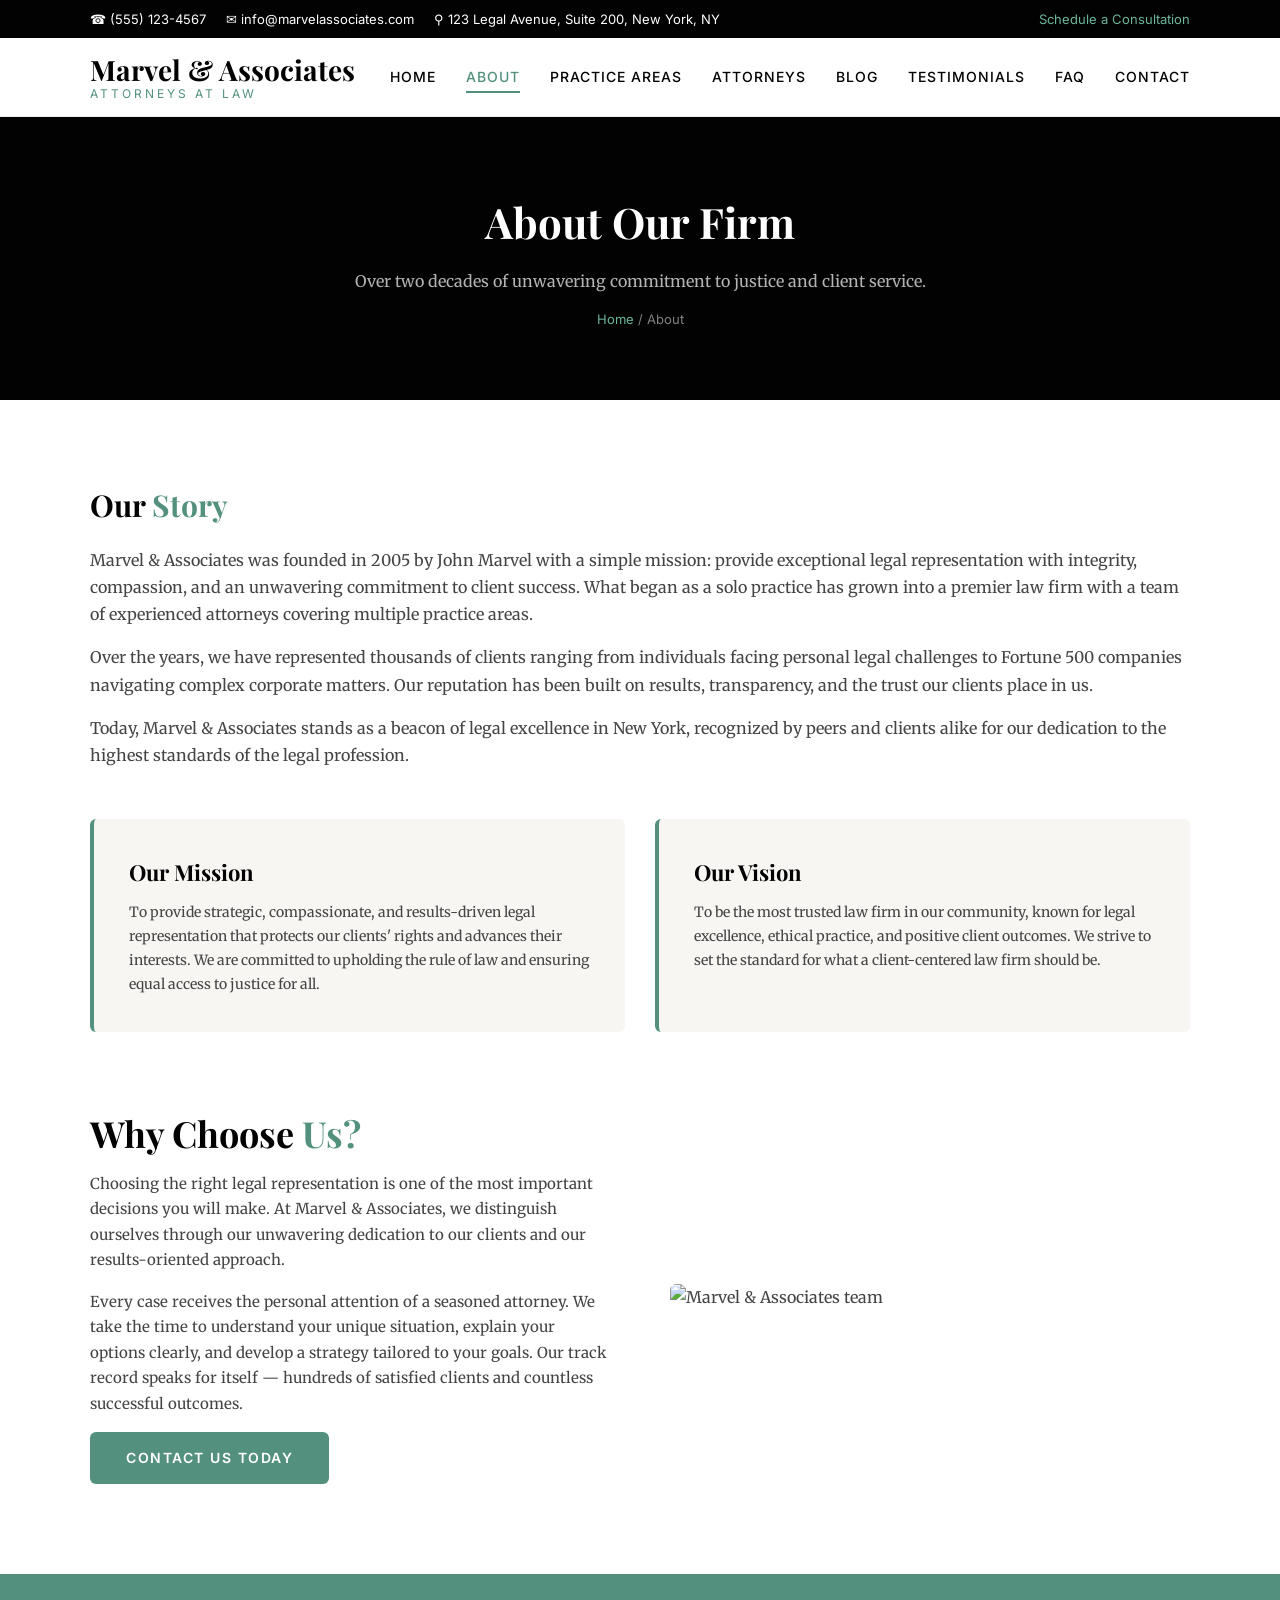
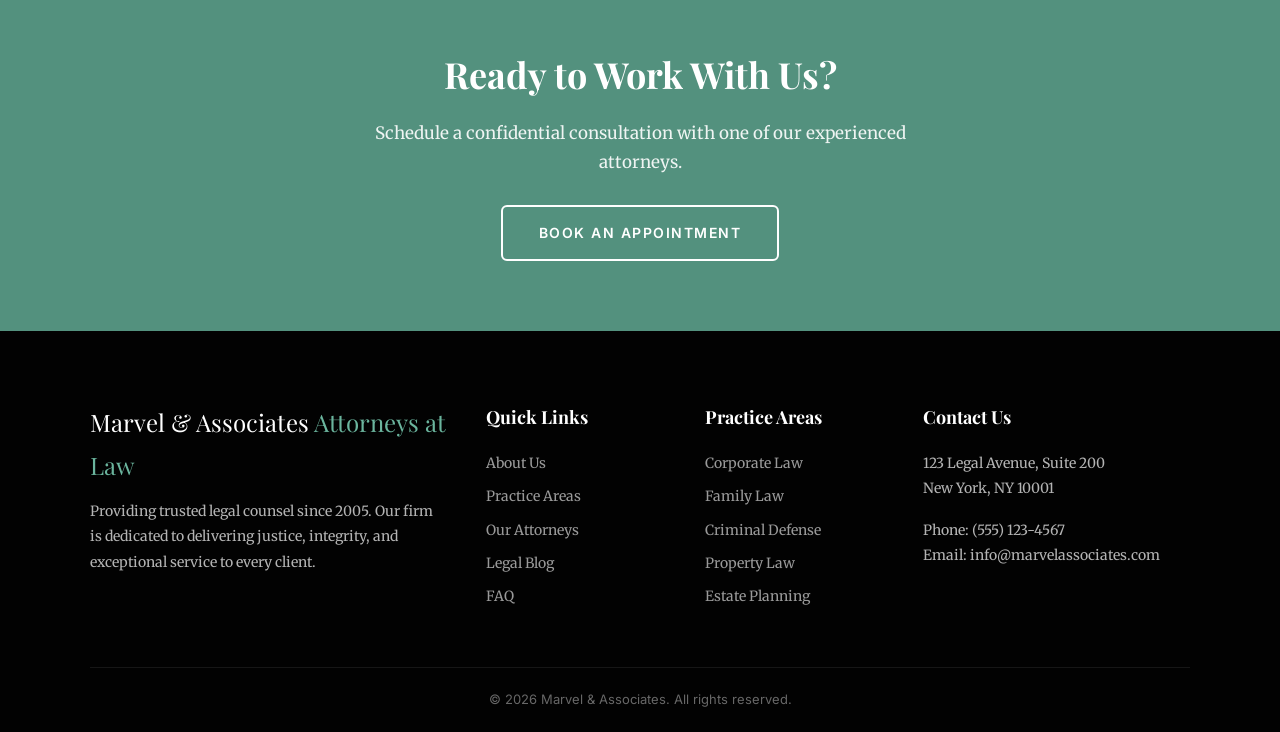
==== about.html @ 3685f433 "Moved all files out of law firm folder" ====
<!DOCTYPE html>
<html lang="en">
<head>
  <meta charset="UTF-8">
  <meta name="viewport" content="width=device-width, initial-scale=1.0">
  <meta name="description" content="Learn about Marvel &amp; Associates — our history, mission, values, and the team behind our trusted legal practice.">
  <title>About Us — Marvel &amp; Associates</title>
  <link rel="preconnect" href="https://fonts.googleapis.com">
  <link rel="preconnect" href="https://fonts.gstatic.com" crossorigin>
  <link href="https://fonts.googleapis.com/css2?family=Playfair+Display:wght@400;600;700&family=Merriweather:ital,wght@0,300;0,400;0,700;1,400&family=Inter:wght@400;500;600;700&display=swap" rel="stylesheet">
  <link rel="stylesheet" href="css/style.css">
</head>
<body>

  <div class="top-bar">
    <div class="container">
      <div class="top-bar-info">
        <span>&#9742; (555) 123-4567</span>
        <span>&#9993; info@marvelassociates.com</span>
        <span>&#9906; 123 Legal Avenue, Suite 200, New York, NY</span>
      </div>
      <a href="booking.html">Schedule a Consultation</a>
    </div>
  </div>

  <header class="header">
    <div class="container">
      <a href="index.html" class="logo">
        Marvel &amp; Associates
        <span>Attorneys at Law</span>
      </a>
      <button class="hamburger" aria-label="Toggle navigation">
        <span></span>
        <span></span>
        <span></span>
      </button>
      <nav class="nav">
        <a href="index.html">Home</a>
        <a href="about.html" class="active">About</a>
        <a href="practice-areas.html">Practice Areas</a>
        <a href="attorneys.html">Attorneys</a>
        <a href="blog.html">Blog</a>
        <a href="testimonials.html">Testimonials</a>
        <a href="faq.html">FAQ</a>
        <a href="contact.html">Contact</a>
      </nav>
    </div>
  </header>

  <section class="page-banner">
    <div class="container">
      <h1>About Our Firm</h1>
      <p>Over two decades of unwavering commitment to justice and client service.</p>
      <div class="breadcrumb">
        <a href="index.html">Home</a> / About
      </div>
    </div>
  </section>

  <section class="about-page-section">
    <div class="container">
      <div class="about-page-content">
        <h2>Our <span>Story</span></h2>
        <p>Marvel &amp; Associates was founded in 2005 by John Marvel with a simple mission: provide exceptional legal representation with integrity, compassion, and an unwavering commitment to client success. What began as a solo practice has grown into a premier law firm with a team of experienced attorneys covering multiple practice areas.</p>
        <p>Over the years, we have represented thousands of clients ranging from individuals facing personal legal challenges to Fortune 500 companies navigating complex corporate matters. Our reputation has been built on results, transparency, and the trust our clients place in us.</p>
        <p>Today, Marvel &amp; Associates stands as a beacon of legal excellence in New York, recognized by peers and clients alike for our dedication to the highest standards of the legal profession.</p>
      </div>

      <div class="mission-vision">
        <div class="mission-box">
          <h3>Our Mission</h3>
          <p>To provide strategic, compassionate, and results-driven legal representation that protects our clients' rights and advances their interests. We are committed to upholding the rule of law and ensuring equal access to justice for all.</p>
        </div>
        <div class="vision-box">
          <h3>Our Vision</h3>
          <p>To be the most trusted law firm in our community, known for legal excellence, ethical practice, and positive client outcomes. We strive to set the standard for what a client-centered law firm should be.</p>
        </div>
      </div>
    </div>
  </section>

  <section class="about-section" style="padding-top: 0;">
    <div class="container">
      <div class="about-grid">
        <div class="about-text">
          <h2>Why Choose <span>Us?</span></h2>
          <p>Choosing the right legal representation is one of the most important decisions you will make. At Marvel &amp; Associates, we distinguish ourselves through our unwavering dedication to our clients and our results-oriented approach.</p>
          <p>Every case receives the personal attention of a seasoned attorney. We take the time to understand your unique situation, explain your options clearly, and develop a strategy tailored to your goals. Our track record speaks for itself — hundreds of satisfied clients and countless successful outcomes.</p>
          <a href="contact.html" class="btn btn-primary">Contact Us Today</a>
        </div>
        <img src="images/about-team.jpg" alt="Marvel &amp; Associates team" style="width:100%;border-radius:6px;">
      </div>
    </div>
  </section>

  <section class="cta-section">
    <div class="container">
      <h2>Ready to Work With Us?</h2>
      <p>Schedule a confidential consultation with one of our experienced attorneys.</p>
      <a href="booking.html" class="btn btn-outline-light">Book an Appointment</a>
    </div>
  </section>

  <footer class="footer">
    <div class="container">
      <div class="footer-grid">
        <div class="footer-col">
          <div class="footer-logo">
            Marvel &amp; Associates
            <span>Attorneys at Law</span>
          </div>
          <p>Providing trusted legal counsel since 2005. Our firm is dedicated to delivering justice, integrity, and exceptional service to every client.</p>
        </div>
        <div class="footer-col">
          <h4>Quick Links</h4>
          <ul>
            <li><a href="about.html">About Us</a></li>
            <li><a href="practice-areas.html">Practice Areas</a></li>
            <li><a href="attorneys.html">Our Attorneys</a></li>
            <li><a href="blog.html">Legal Blog</a></li>
            <li><a href="faq.html">FAQ</a></li>
          </ul>
        </div>
        <div class="footer-col">
          <h4>Practice Areas</h4>
          <ul>
            <li><a href="practice-areas.html">Corporate Law</a></li>
            <li><a href="practice-areas.html">Family Law</a></li>
            <li><a href="practice-areas.html">Criminal Defense</a></li>
            <li><a href="practice-areas.html">Property Law</a></li>
            <li><a href="practice-areas.html">Estate Planning</a></li>
          </ul>
        </div>
        <div class="footer-col">
          <h4>Contact Us</h4>
          <p>123 Legal Avenue, Suite 200<br>New York, NY 10001</p>
          <p>Phone: (555) 123-4567<br>Email: info@marvelassociates.com</p>
        </div>
      </div>
      <div class="footer-bottom">
        &copy; 2026 Marvel &amp; Associates. All rights reserved.
      </div>
    </div>
  </footer>

  <script src="js/main.js"></script>
</body>
</html>
---- css/style.css ----
*,
*::before,
*::after {
  margin: 0;
  padding: 0;
  box-sizing: border-box;
}

:root {
  --primary: #020202;
  --accent: #53917E;
  --accent-light: #6BB59E;
  --accent-dark: #3D735F;
  --bg-cream: #F8F6F3;
  --bg-light: #ffffff;
  --bg-section: #f4f4f4;
  --text-dark: #020202;
  --text-body: #444444;
  --text-light: #777777;
  --white: #ffffff;
  --shadow: 0 2px 20px rgba(0, 0, 0, 0.08);
  --shadow-hover: 0 8px 30px rgba(0, 0, 0, 0.15);
  --transition: all 0.3s ease;
  --radius: 6px;
  --font-heading: 'Playfair Display', Georgia, serif;
  --font-body: 'Merriweather', Georgia, serif;
  --font-sans: 'Inter', -apple-system, BlinkMacSystemFont, 'Segoe UI', sans-serif;
  --max-width: 1140px;
}

html {
  scroll-behavior: smooth;
}

body {
  font-family: var(--font-body);
  font-size: 16px;
  line-height: 1.7;
  color: var(--text-body);
  background: var(--white);
  -webkit-font-smoothing: antialiased;
}

img {
  max-width: 100%;
  height: auto;
  display: block;
}

a {
  color: var(--accent);
  text-decoration: none;
  transition: var(--transition);
}

a:hover {
  color: var(--accent-dark);
}

ul {
  list-style: none;
}

.container {
  width: 100%;
  max-width: var(--max-width);
  margin: 0 auto;
  padding: 0 20px;
}

/* ===== Buttons ===== */
.btn {
  display: inline-block;
  padding: 14px 36px;
  font-family: var(--font-sans);
  font-size: 14px;
  font-weight: 600;
  text-transform: uppercase;
  letter-spacing: 1.5px;
  border: none;
  border-radius: var(--radius);
  cursor: pointer;
  transition: var(--transition);
  text-decoration: none;
}

.btn-primary {
  background: var(--accent);
  color: var(--white);
}

.btn-primary:hover {
  background: var(--accent-dark);
  color: var(--white);
  transform: translateY(-2px);
  box-shadow: var(--shadow-hover);
}

.btn-outline {
  background: transparent;
  color: var(--accent);
  border: 2px solid var(--accent);
}

.btn-outline:hover {
  background: var(--accent);
  color: var(--white);
  transform: translateY(-2px);
}

.btn-outline-light {
  background: transparent;
  color: var(--white);
  border: 2px solid var(--white);
}

.btn-outline-light:hover {
  background: var(--white);
  color: var(--primary);
  transform: translateY(-2px);
}

/* ===== Section Titles ===== */
.section-header {
  text-align: center;
  margin-bottom: 60px;
}

.section-header h2 {
  font-family: var(--font-heading);
  font-size: 38px;
  color: var(--primary);
  margin-bottom: 12px;
  line-height: 1.2;
}

.section-header p {
  font-size: 17px;
  color: var(--text-light);
  max-width: 600px;
  margin: 0 auto;
}

.section-divider {
  width: 50px;
  height: 3px;
  background: var(--accent);
  margin: 16px auto 20px;
}

/* ===== Top Bar ===== */
.top-bar {
  background: var(--primary);
  color: var(--white);
  font-size: 13px;
  padding: 8px 0;
  font-family: var(--font-sans);
}

.top-bar .container {
  display: flex;
  justify-content: space-between;
  align-items: center;
  flex-wrap: wrap;
  gap: 8px;
}

.top-bar a {
  color: var(--accent-light);
}

.top-bar a:hover {
  color: var(--white);
}

.top-bar-info {
  display: flex;
  gap: 20px;
  align-items: center;
}

.top-bar-info span {
  display: flex;
  align-items: center;
  gap: 6px;
}

/* ===== Header / Nav ===== */
.header {
  background: var(--white);
  border-bottom: 1px solid #eee;
  position: sticky;
  top: 0;
  z-index: 1000;
}

.header .container {
  display: flex;
  justify-content: space-between;
  align-items: center;
  padding-top: 15px;
  padding-bottom: 15px;
}

.logo {
  font-family: var(--font-heading);
  font-size: 28px;
  font-weight: 700;
  color: var(--primary);
  text-decoration: none;
  line-height: 1.2;
}

.logo span {
  color: var(--accent);
  display: block;
  font-size: 12px;
  font-family: var(--font-sans);
  text-transform: uppercase;
  letter-spacing: 3px;
  font-weight: 400;
}

.logo:hover {
  color: var(--primary);
}

.nav {
  display: flex;
  align-items: center;
  gap: 30px;
}

.nav a {
  font-family: var(--font-sans);
  font-size: 14px;
  font-weight: 500;
  color: var(--text-dark);
  text-transform: uppercase;
  letter-spacing: 1px;
  position: relative;
}

.nav a::after {
  content: '';
  position: absolute;
  bottom: -4px;
  left: 0;
  width: 0;
  height: 2px;
  background: var(--accent);
  transition: var(--transition);
}

.nav a:hover::after,
.nav a.active::after {
  width: 100%;
}

.nav a:hover {
  color: var(--accent);
}

.nav a.active {
  color: var(--accent);
}

.hamburger {
  display: none;
  flex-direction: column;
  gap: 5px;
  cursor: pointer;
  background: none;
  border: none;
  padding: 5px;
}

.hamburger span {
  width: 26px;
  height: 2px;
  background: var(--primary);
  transition: var(--transition);
}

/* ===== Hero ===== */
.hero {
  background: var(--primary);
  color: var(--white);
  padding: 100px 0 80px;
  position: relative;
  overflow: hidden;
}

.hero::before {
  content: '';
  position: absolute;
  top: -50%;
  right: -30%;
  width: 600px;
  height: 600px;
  border-radius: 50%;
  background: rgba(83, 145, 126, 0.08);
}

.hero::after {
  content: '';
  position: absolute;
  bottom: -30%;
  left: -20%;
  width: 400px;
  height: 400px;
  border-radius: 50%;
  background: rgba(83, 145, 126, 0.05);
}

.hero .container {
  position: relative;
  z-index: 1;
  display: grid;
  grid-template-columns: 1fr 1fr;
  gap: 60px;
  align-items: center;
}

.hero-content h1 {
  font-family: var(--font-heading);
  font-size: 46px;
  line-height: 1.2;
  margin-bottom: 20px;
}

.hero-content h1 span {
  color: var(--accent-light);
}

.hero-content p {
  font-size: 17px;
  line-height: 1.8;
  margin-bottom: 30px;
  color: rgba(255, 255, 255, 0.8);
}

.hero-buttons {
  display: flex;
  gap: 16px;
  flex-wrap: wrap;
}

.hero-image {
  display: flex;
  justify-content: center;
  align-items: center;
}

.hero-image-placeholder {
  width: 100%;
  aspect-ratio: 4/3;
  background: rgba(83, 145, 126, 0.15);
  border-radius: var(--radius);
  display: flex;
  align-items: center;
  justify-content: center;
  font-family: var(--font-sans);
  font-size: 14px;
  color: rgba(255, 255, 255, 0.4);
  text-transform: uppercase;
  letter-spacing: 2px;
  border: 1px dashed rgba(255, 255, 255, 0.15);
}

/* ===== Practice Areas (Home) ===== */
.practice-areas {
  padding: 90px 0;
  background: var(--bg-cream);
}

.practice-grid {
  display: grid;
  grid-template-columns: repeat(3, 1fr);
  gap: 30px;
}

.practice-card {
  background: var(--white);
  padding: 40px 30px;
  border-radius: var(--radius);
  box-shadow: var(--shadow);
  transition: var(--transition);
  text-align: center;
  border-bottom: 3px solid transparent;
}

.practice-card:hover {
  transform: translateY(-6px);
  box-shadow: var(--shadow-hover);
  border-bottom-color: var(--accent);
}

.practice-card .icon {
  font-size: 42px;
  margin-bottom: 18px;
  display: block;
}

.practice-card h3 {
  font-family: var(--font-heading);
  font-size: 20px;
  color: var(--primary);
  margin-bottom: 10px;
}

.practice-card p {
  font-size: 14px;
  color: var(--text-light);
  line-height: 1.7;
}

/* ===== About Section ===== */
.about-section {
  padding: 90px 0;
}

.about-grid {
  display: grid;
  grid-template-columns: 1fr 1fr;
  gap: 60px;
  align-items: center;
}

.about-image-placeholder {
  width: 100%;
  aspect-ratio: 4/3;
  background: var(--bg-section);
  border-radius: var(--radius);
  display: flex;
  align-items: center;
  justify-content: center;
  font-family: var(--font-sans);
  font-size: 14px;
  color: var(--text-light);
  text-transform: uppercase;
  letter-spacing: 2px;
  border: 1px dashed #ddd;
}

.about-text h2 {
  font-family: var(--font-heading);
  font-size: 36px;
  color: var(--primary);
  margin-bottom: 16px;
  line-height: 1.2;
}

.about-text h2 span {
  color: var(--accent);
}

.about-text p {
  margin-bottom: 16px;
  font-size: 15px;
}

.about-stats {
  display: grid;
  grid-template-columns: repeat(3, 1fr);
  gap: 20px;
  margin-top: 35px;
}

.stat-item {
  text-align: center;
}

.stat-item h3 {
  font-family: var(--font-heading);
  font-size: 36px;
  color: var(--accent);
}

.stat-item p {
  font-size: 13px;
  color: var(--text-light);
  text-transform: uppercase;
  letter-spacing: 1px;
  font-family: var(--font-sans);
  margin-bottom: 0;
}

/* ===== CTA Section ===== */
.cta-section {
  background: var(--accent);
  color: var(--white);
  padding: 70px 0;
  text-align: center;
}

.cta-section h2 {
  font-family: var(--font-heading);
  font-size: 36px;
  margin-bottom: 14px;
}

.cta-section p {
  font-size: 17px;
  opacity: 0.9;
  margin-bottom: 28px;
  max-width: 600px;
  margin-left: auto;
  margin-right: auto;
}

/* ===== Testimonials ===== */
.testimonials {
  padding: 90px 0;
  background: var(--bg-cream);
}

.testimonial-slider {
  max-width: 750px;
  margin: 0 auto;
  position: relative;
}

.testimonial-card {
  background: var(--white);
  padding: 40px;
  border-radius: var(--radius);
  box-shadow: var(--shadow);
  text-align: center;
  display: none;
}

.testimonial-card.active {
  display: block;
  animation: fadeIn 0.5s ease;
}

@keyframes fadeIn {
  from { opacity: 0; transform: translateY(10px); }
  to { opacity: 1; transform: translateY(0); }
}

.testimonial-card .quote {
  font-size: 32px;
  color: var(--accent);
  margin-bottom: 16px;
  font-family: var(--font-heading);
  line-height: 1;
}

.testimonial-card p {
  font-size: 16px;
  font-style: italic;
  color: var(--text-body);
  line-height: 1.8;
  margin-bottom: 20px;
}

.testimonial-card .client-name {
  font-family: var(--font-sans);
  font-weight: 600;
  font-size: 15px;
  color: var(--primary);
  font-style: normal;
}

.testimonial-card .client-title {
  font-size: 13px;
  color: var(--text-light);
  font-style: normal;
}

.slider-controls {
  display: flex;
  justify-content: center;
  gap: 12px;
  margin-top: 30px;
}

.slider-dot {
  width: 12px;
  height: 12px;
  border-radius: 50%;
  background: #ddd;
  border: none;
  cursor: pointer;
  transition: var(--transition);
}

.slider-dot.active {
  background: var(--accent);
}

/* ===== Blog Preview ===== */
.blog-section {
  padding: 90px 0;
}

.blog-grid {
  display: grid;
  grid-template-columns: repeat(3, 1fr);
  gap: 30px;
}

.blog-card {
  background: var(--white);
  border-radius: var(--radius);
  box-shadow: var(--shadow);
  overflow: hidden;
  transition: var(--transition);
  border: 1px solid #eee;
}

.blog-card:hover {
  transform: translateY(-4px);
  box-shadow: var(--shadow-hover);
}

.blog-card-image {
  height: 200px;
  background: var(--bg-section);
  display: flex;
  align-items: center;
  justify-content: center;
  font-family: var(--font-sans);
  font-size: 12px;
  color: var(--text-light);
  text-transform: uppercase;
  letter-spacing: 1px;
}

.blog-card-body {
  padding: 25px;
}

.blog-card-body .date {
  font-family: var(--font-sans);
  font-size: 12px;
  color: var(--accent);
  text-transform: uppercase;
  letter-spacing: 1px;
  margin-bottom: 8px;
}

.blog-card-body h3 {
  font-family: var(--font-heading);
  font-size: 19px;
  color: var(--primary);
  margin-bottom: 10px;
  line-height: 1.3;
}

.blog-card-body p {
  font-size: 14px;
  color: var(--text-light);
  margin-bottom: 16px;
}

.blog-card-body .read-more {
  font-family: var(--font-sans);
  font-size: 13px;
  font-weight: 600;
  color: var(--accent);
  text-transform: uppercase;
  letter-spacing: 1px;
}

.blog-card-body .read-more:hover {
  color: var(--accent-dark);
}

/* ===== Footer ===== */
.footer {
  background: var(--primary);
  color: rgba(255, 255, 255, 0.7);
  padding: 70px 0 0;
  font-size: 14px;
  line-height: 1.8;
}

.footer-grid {
  display: grid;
  grid-template-columns: 2fr 1fr 1fr 1.5fr;
  gap: 40px;
  padding-bottom: 50px;
  border-bottom: 1px solid rgba(255, 255, 255, 0.08);
}

.footer-col h4 {
  font-family: var(--font-heading);
  color: var(--white);
  font-size: 18px;
  margin-bottom: 18px;
}

.footer-col p {
  margin-bottom: 16px;
}

.footer-col ul li {
  margin-bottom: 8px;
}

.footer-col ul li a {
  color: rgba(255, 255, 255, 0.6);
}

.footer-col ul li a:hover {
  color: var(--accent-light);
}

.footer-logo {
  font-family: var(--font-heading);
  font-size: 24px;
  color: var(--white);
  margin-bottom: 12px;
}

.footer-logo span {
  color: var(--accent-light);
}

.footer-bottom {
  padding: 20px 0;
  text-align: center;
  font-size: 13px;
  font-family: var(--font-sans);
  color: rgba(255, 255, 255, 0.4);
}

/* ===== Page Banner ===== */
.page-banner {
  background: var(--primary);
  color: var(--white);
  padding: 70px 0;
  text-align: center;
}

.page-banner h1 {
  font-family: var(--font-heading);
  font-size: 42px;
  margin-bottom: 10px;
}

.page-banner p {
  font-size: 16px;
  color: rgba(255, 255, 255, 0.7);
}

.breadcrumb {
  font-family: var(--font-sans);
  font-size: 13px;
  color: rgba(255, 255, 255, 0.5);
  margin-top: 12px;
}

.breadcrumb a {
  color: var(--accent-light);
}

/* ===== Attorneys Page ===== */
.attorneys-grid {
  display: grid;
  grid-template-columns: repeat(3, 1fr);
  gap: 30px;
  padding: 80px 0;
}

.attorney-card {
  background: var(--white);
  border-radius: var(--radius);
  box-shadow: var(--shadow);
  padding: 35px 25px;
  text-align: center;
  transition: var(--transition);
  border: 1px solid #eee;
}

.attorney-card:hover {
  transform: translateY(-4px);
  box-shadow: var(--shadow-hover);
}

.attorney-card .photo {
  width: 120px;
  height: 120px;
  border-radius: 50%;
  background: var(--bg-section);
  margin: 0 auto 18px;
  display: flex;
  align-items: center;
  justify-content: center;
  font-family: var(--font-sans);
  font-size: 11px;
  color: var(--text-light);
  text-transform: uppercase;
  letter-spacing: 1px;
}

.attorney-card h3 {
  font-family: var(--font-heading);
  font-size: 20px;
  color: var(--primary);
  margin-bottom: 4px;
}

.attorney-card .role {
  font-family: var(--font-sans);
  font-size: 13px;
  color: var(--accent);
  text-transform: uppercase;
  letter-spacing: 1px;
  margin-bottom: 12px;
}

.attorney-card p {
  font-size: 14px;
  color: var(--text-light);
  line-height: 1.7;
}

/* ===== FAQ Page ===== */
.faq-section {
  padding: 80px 0;
  max-width: 800px;
  margin: 0 auto;
}

.faq-item {
  border-bottom: 1px solid #eee;
  padding: 20px 0;
}

.faq-question {
  display: flex;
  justify-content: space-between;
  align-items: center;
  cursor: pointer;
  width: 100%;
  background: none;
  border: none;
  text-align: left;
  font-family: var(--font-body);
  font-size: 17px;
  font-weight: 600;
  color: var(--primary);
  padding: 0;
}

.faq-question::after {
  content: '+';
  font-size: 22px;
  color: var(--accent);
  transition: var(--transition);
  flex-shrink: 0;
  margin-left: 16px;
}

.faq-item.open .faq-question::after {
  content: '−';
}

.faq-answer {
  max-height: 0;
  overflow: hidden;
  transition: max-height 0.3s ease, padding 0.3s ease;
  padding: 0;
}

.faq-item.open .faq-answer {
  max-height: 300px;
  padding-top: 14px;
}

.faq-answer p {
  font-size: 15px;
  color: var(--text-body);
  line-height: 1.8;
}

/* ===== Contact Page ===== */
.contact-section {
  padding: 80px 0;
}

.contact-grid {
  display: grid;
  grid-template-columns: 1fr 1fr;
  gap: 50px;
}

.contact-info h3 {
  font-family: var(--font-heading);
  font-size: 28px;
  color: var(--primary);
  margin-bottom: 20px;
}

.contact-info p {
  margin-bottom: 25px;
  font-size: 15px;
}

.contact-detail {
  display: flex;
  gap: 14px;
  margin-bottom: 18px;
  align-items: flex-start;
}

.contact-detail .icon {
  font-size: 20px;
  color: var(--accent);
  flex-shrink: 0;
  margin-top: 2px;
}

.contact-detail h4 {
  font-family: var(--font-sans);
  font-size: 14px;
  font-weight: 600;
  color: var(--primary);
  margin-bottom: 2px;
}

.contact-detail p {
  font-size: 14px;
  margin-bottom: 0;
  color: var(--text-body);
}

.contact-form .form-group {
  margin-bottom: 20px;
}

.contact-form label {
  display: block;
  font-family: var(--font-sans);
  font-size: 13px;
  font-weight: 600;
  color: var(--primary);
  margin-bottom: 6px;
  text-transform: uppercase;
  letter-spacing: 0.5px;
}

.contact-form input,
.contact-form select,
.contact-form textarea {
  width: 100%;
  padding: 14px 16px;
  border: 1px solid #ddd;
  border-radius: var(--radius);
  font-family: var(--font-body);
  font-size: 15px;
  color: var(--text-body);
  transition: var(--transition);
  background: var(--white);
}

.contact-form input:focus,
.contact-form select:focus,
.contact-form textarea:focus {
  outline: none;
  border-color: var(--accent);
  box-shadow: 0 0 0 3px rgba(83, 145, 126, 0.12);
}

.contact-form textarea {
  resize: vertical;
  min-height: 130px;
}

/* ===== Booking Page ===== */
.booking-section {
  padding: 80px 0;
  max-width: 700px;
  margin: 0 auto;
}

.booking-section .section-header {
  margin-bottom: 40px;
}

/* ===== Blog Post Page ===== */
.blog-post-section {
  padding: 60px 0;
}

.blog-post-section .container {
  max-width: 800px;
}

.blog-post-meta {
  font-family: var(--font-sans);
  font-size: 13px;
  color: var(--text-light);
  margin-bottom: 20px;
  display: flex;
  gap: 20px;
}

.blog-post-meta span {
  display: flex;
  align-items: center;
  gap: 4px;
}

.blog-post-meta .category {
  color: var(--accent);
  text-transform: uppercase;
  letter-spacing: 1px;
  font-weight: 600;
}

.blog-post-section h1 {
  font-family: var(--font-heading);
  font-size: 34px;
  color: var(--primary);
  line-height: 1.2;
  margin-bottom: 30px;
}

.blog-post-section .featured-image {
  width: 100%;
  height: 350px;
  background: var(--bg-section);
  border-radius: var(--radius);
  display: flex;
  align-items: center;
  justify-content: center;
  font-family: var(--font-sans);
  font-size: 13px;
  color: var(--text-light);
  text-transform: uppercase;
  letter-spacing: 1px;
  margin-bottom: 30px;
}

.blog-post-section .post-content h2 {
  font-family: var(--font-heading);
  font-size: 24px;
  color: var(--primary);
  margin: 30px 0 14px;
}

.blog-post-section .post-content h3 {
  font-family: var(--font-heading);
  font-size: 20px;
  color: var(--primary);
  margin: 24px 0 10px;
}

.blog-post-section .post-content p {
  margin-bottom: 16px;
  font-size: 16px;
}

.blog-post-section .post-content ul,
.blog-post-section .post-content ol {
  margin-bottom: 16px;
  padding-left: 24px;
}

.blog-post-section .post-content li {
  margin-bottom: 8px;
  font-size: 16px;
}

/* ===== Practice Areas Page ===== */
.practice-page-section {
  padding: 80px 0;
}

.practice-page-grid {
  display: grid;
  grid-template-columns: repeat(2, 1fr);
  gap: 30px;
}

.practice-page-card {
  background: var(--white);
  border: 1px solid #eee;
  border-radius: var(--radius);
  padding: 35px 30px;
  transition: var(--transition);
  box-shadow: var(--shadow);
  border-left: 4px solid var(--accent);
}

.practice-page-card:hover {
  transform: translateY(-4px);
  box-shadow: var(--shadow-hover);
}

.practice-page-card h3 {
  font-family: var(--font-heading);
  font-size: 20px;
  color: var(--primary);
  margin-bottom: 10px;
}

.practice-page-card p {
  font-size: 14px;
  color: var(--text-light);
  line-height: 1.7;
}

/* ===== About Page ===== */
.about-page-section {
  padding: 80px 0;
}

.about-page-content h2 {
  font-family: var(--font-heading);
  font-size: 30px;
  color: var(--primary);
  margin-bottom: 16px;
}

.about-page-content h2 span {
  color: var(--accent);
}

.about-page-content p {
  font-size: 16px;
  margin-bottom: 16px;
}

.mission-vision {
  display: grid;
  grid-template-columns: 1fr 1fr;
  gap: 30px;
  margin-top: 50px;
}

.mission-box,
.vision-box {
  background: var(--bg-cream);
  padding: 35px;
  border-radius: var(--radius);
  border-left: 4px solid var(--accent);
}

.mission-box h3,
.vision-box h3 {
  font-family: var(--font-heading);
  font-size: 22px;
  color: var(--primary);
  margin-bottom: 10px;
}

.mission-box p,
.vision-box p {
  font-size: 14px;
  color: var(--text-body);
}

/* ===== Testimonials Page ===== */
.testimonials-page {
  padding: 80px 0;
}

.testimonials-page-grid {
  display: grid;
  grid-template-columns: repeat(2, 1fr);
  gap: 30px;
}

.testimonial-page-card {
  background: var(--white);
  border: 1px solid #eee;
  border-radius: var(--radius);
  padding: 35px;
  box-shadow: var(--shadow);
}

.testimonial-page-card .quote-icon {
  font-size: 28px;
  color: var(--accent);
  margin-bottom: 12px;
  font-family: var(--font-heading);
  line-height: 1;
}

.testimonial-page-card p {
  font-size: 15px;
  font-style: italic;
  color: var(--text-body);
  line-height: 1.8;
  margin-bottom: 16px;
}

.testimonial-page-card .client-name {
  font-family: var(--font-sans);
  font-weight: 600;
  color: var(--primary);
  font-style: normal;
}

.testimonial-page-card .client-title {
  font-size: 13px;
  color: var(--text-light);
  font-style: normal;
}

/* ===== Blog Listing Page ===== */
.blog-listing {
  padding: 80px 0;
}

/* ===== Page Content (generic) ===== */
.page-section {
  padding: 80px 0;
}

/* ===== Responsive ===== */
@media (max-width: 992px) {
  .hero .container {
    grid-template-columns: 1fr;
    gap: 40px;
  }

  .hero-content h1 {
    font-size: 36px;
  }

  .about-grid {
    grid-template-columns: 1fr;
    gap: 40px;
  }

  .practice-grid,
  .blog-grid,
  .attorneys-grid {
    grid-template-columns: repeat(2, 1fr);
  }

  .footer-grid {
    grid-template-columns: repeat(2, 1fr);
  }

  .contact-grid {
    grid-template-columns: 1fr;
  }

  .practice-page-grid,
  .testimonials-page-grid {
    grid-template-columns: 1fr;
  }

  .mission-vision {
    grid-template-columns: 1fr;
  }
}

@media (max-width: 768px) {
  .nav {
    display: none;
    position: absolute;
    top: 100%;
    left: 0;
    right: 0;
    background: var(--white);
    flex-direction: column;
    padding: 20px;
    box-shadow: 0 10px 30px rgba(0, 0, 0, 0.1);
    border-top: 1px solid #eee;
    gap: 0;
  }

  .nav.open {
    display: flex;
  }

  .nav a {
    padding: 14px 0;
    border-bottom: 1px solid #f0f0f0;
    width: 100%;
  }

  .hamburger {
    display: flex;
  }

  .header .container {
    position: relative;
  }

  .hero {
    padding: 60px 0;
  }

  .hero-content h1 {
    font-size: 30px;
  }

  .practice-grid,
  .blog-grid,
  .attorneys-grid {
    grid-template-columns: 1fr;
  }

  .footer-grid {
    grid-template-columns: 1fr;
  }

  .section-header h2 {
    font-size: 28px;
  }

  .page-banner h1 {
    font-size: 30px;
  }

  .top-bar-info span:not(:first-child) {
    display: none;
  }

  .about-stats {
    grid-template-columns: repeat(3, 1fr);
    gap: 10px;
  }

  .stat-item h3 {
    font-size: 28px;
  }
}

@media (max-width: 480px) {
  .hero-buttons {
    flex-direction: column;
  }

  .hero-buttons .btn {
    width: 100%;
    text-align: center;
  }

  .top-bar .container {
    flex-direction: column;
    text-align: center;
  }
}
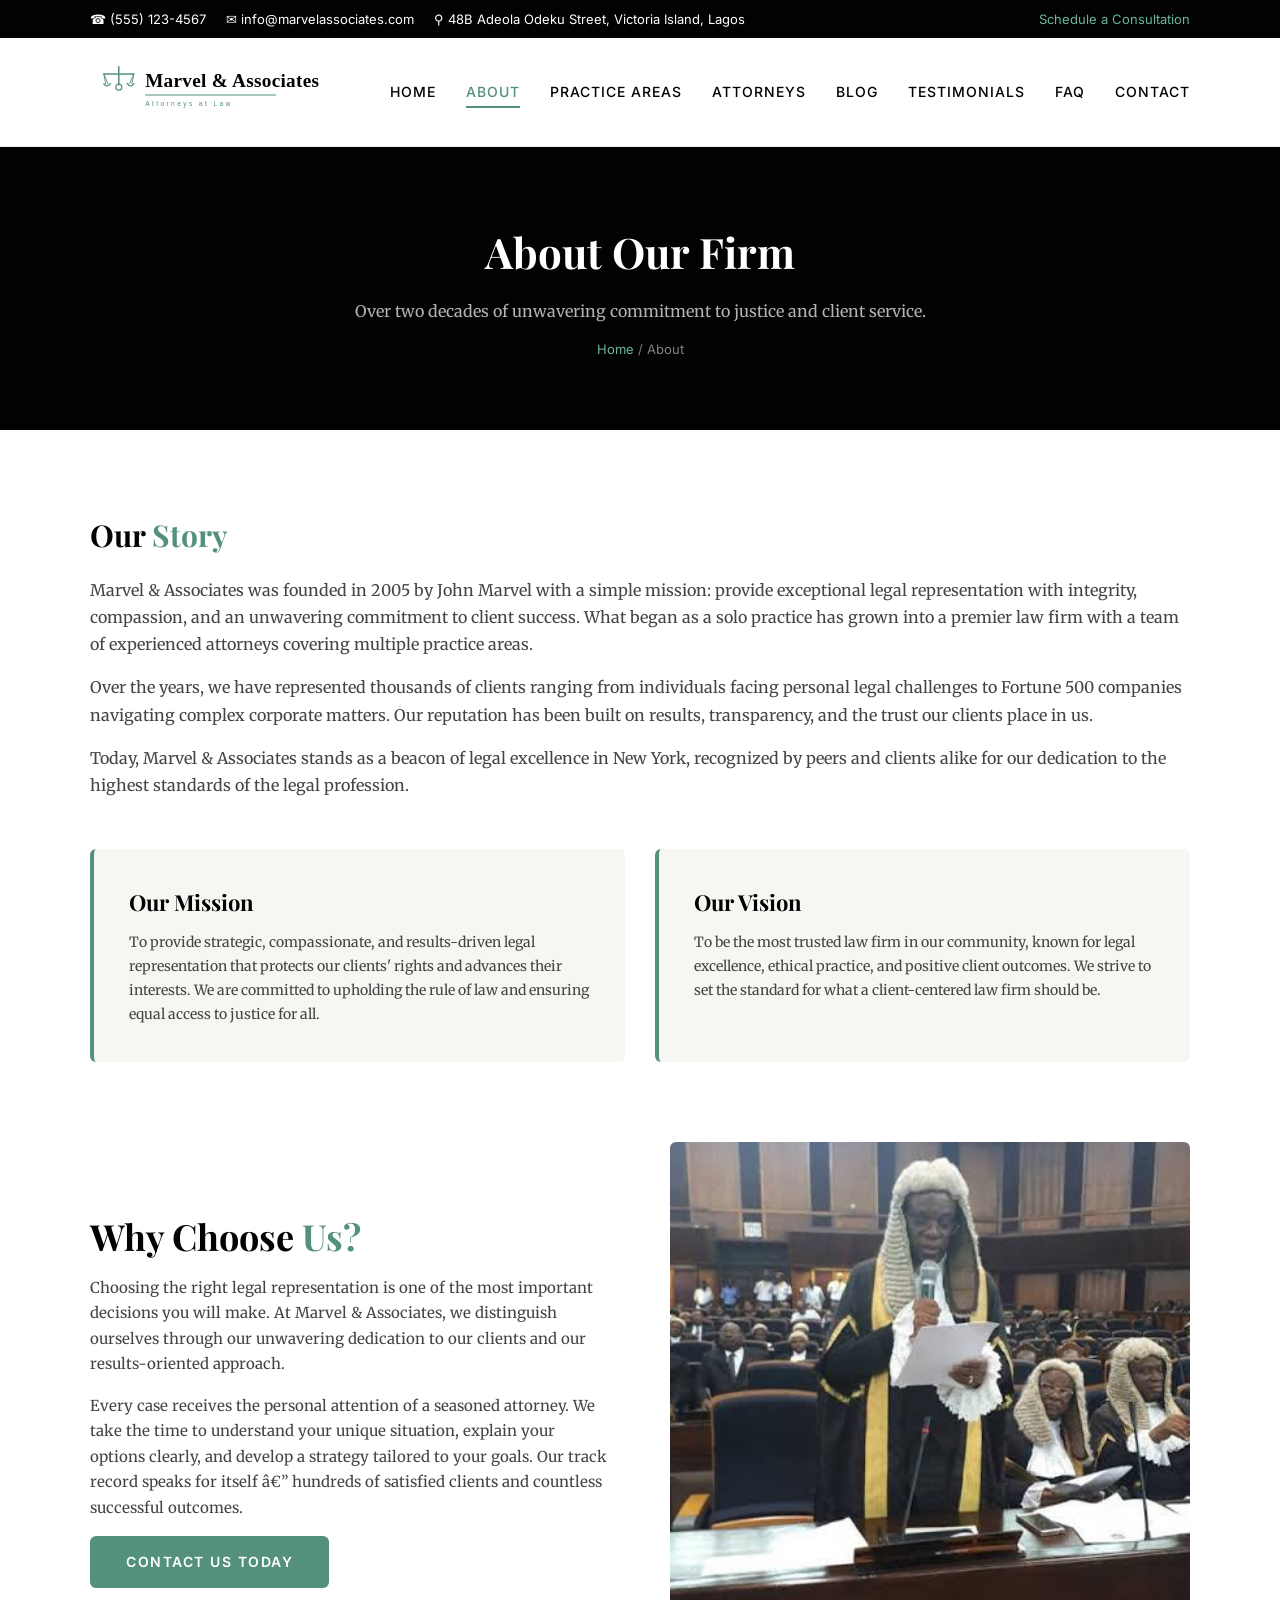
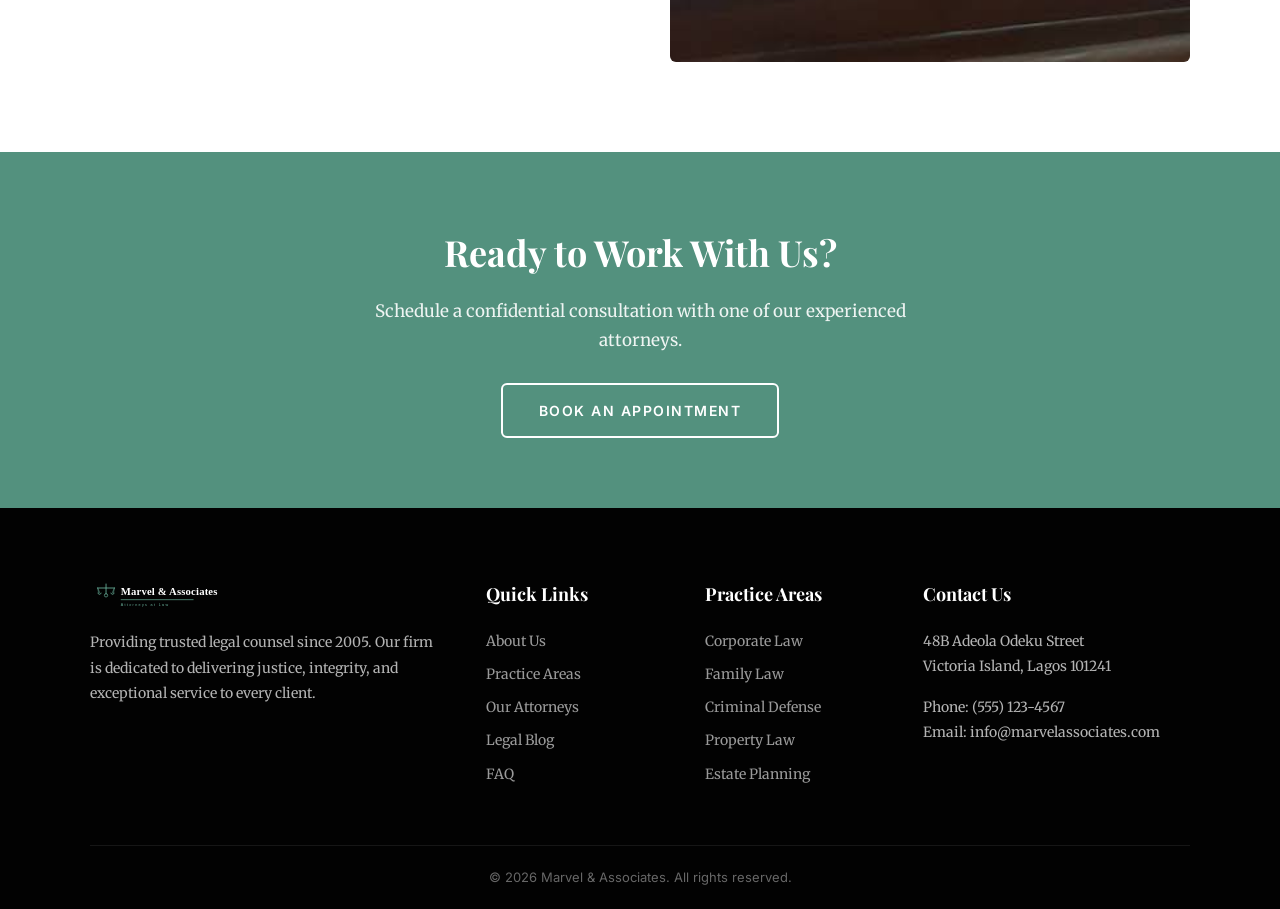
==== commit 222c72d0: "Website logo and nav correction and address correction" ====
--- a/about.html
+++ b/about.html
@@ -1,10 +1,10 @@
-<!DOCTYPE html>
+﻿<!DOCTYPE html>
 <html lang="en">
 <head>
   <meta charset="UTF-8">
   <meta name="viewport" content="width=device-width, initial-scale=1.0">
-  <meta name="description" content="Learn about Marvel &amp; Associates — our history, mission, values, and the team behind our trusted legal practice.">
-  <title>About Us — Marvel &amp; Associates</title>
+  <meta name="description" content="Learn about Marvel &amp; Associates â€” our history, mission, values, and the team behind our trusted legal practice.">
+  <title>About Us â€” Marvel &amp; Associates</title>
   <link rel="preconnect" href="https://fonts.googleapis.com">
   <link rel="preconnect" href="https://fonts.gstatic.com" crossorigin>
   <link href="https://fonts.googleapis.com/css2?family=Playfair+Display:wght@400;600;700&family=Merriweather:ital,wght@0,300;0,400;0,700;1,400&family=Inter:wght@400;500;600;700&display=swap" rel="stylesheet">
@@ -17,7 +17,7 @@
       <div class="top-bar-info">
         <span>&#9742; (555) 123-4567</span>
         <span>&#9993; info@marvelassociates.com</span>
-        <span>&#9906; 123 Legal Avenue, Suite 200, New York, NY</span>
+        <span>&#9906; 48B Adeola Odeku Street, Victoria Island, Lagos</span>
       </div>
       <a href="booking.html">Schedule a Consultation</a>
     </div>
@@ -26,8 +26,7 @@
   <header class="header">
     <div class="container">
       <a href="index.html" class="logo">
-        Marvel &amp; Associates
-        <span>Attorneys at Law</span>
+        <img src="images/logo.svg" alt="Marvel &amp; Associates">
       </a>
       <button class="hamburger" aria-label="Toggle navigation">
         <span></span>
@@ -85,7 +84,7 @@
         <div class="about-text">
           <h2>Why Choose <span>Us?</span></h2>
           <p>Choosing the right legal representation is one of the most important decisions you will make. At Marvel &amp; Associates, we distinguish ourselves through our unwavering dedication to our clients and our results-oriented approach.</p>
-          <p>Every case receives the personal attention of a seasoned attorney. We take the time to understand your unique situation, explain your options clearly, and develop a strategy tailored to your goals. Our track record speaks for itself — hundreds of satisfied clients and countless successful outcomes.</p>
+          <p>Every case receives the personal attention of a seasoned attorney. We take the time to understand your unique situation, explain your options clearly, and develop a strategy tailored to your goals. Our track record speaks for itself â€” hundreds of satisfied clients and countless successful outcomes.</p>
           <a href="contact.html" class="btn btn-primary">Contact Us Today</a>
         </div>
         <img src="images/about-team.jpg" alt="Marvel &amp; Associates team" style="width:100%;border-radius:6px;">
@@ -106,8 +105,7 @@
       <div class="footer-grid">
         <div class="footer-col">
           <div class="footer-logo">
-            Marvel &amp; Associates
-            <span>Attorneys at Law</span>
+            <img src="images/logo-white.svg" alt="Marvel &amp; Associates" style="height:40px;">
           </div>
           <p>Providing trusted legal counsel since 2005. Our firm is dedicated to delivering justice, integrity, and exceptional service to every client.</p>
         </div>
@@ -133,7 +131,7 @@
         </div>
         <div class="footer-col">
           <h4>Contact Us</h4>
-          <p>123 Legal Avenue, Suite 200<br>New York, NY 10001</p>
+          <p>48B Adeola Odeku Street<br>Victoria Island, Lagos 101241</p>
           <p>Phone: (555) 123-4567<br>Email: info@marvelassociates.com</p>
         </div>
       </div>
@@ -146,3 +144,4 @@
   <script src="js/main.js"></script>
 </body>
 </html>
+
--- a/css/style.css
+++ b/css/style.css
@@ -203,26 +203,20 @@
 }
 
 .logo {
-  font-family: var(--font-heading);
-  font-size: 28px;
-  font-weight: 700;
-  color: var(--primary);
+  display: inline-block;
+  line-height: 1;
   text-decoration: none;
-  line-height: 1.2;
-}
-
-.logo span {
-  color: var(--accent);
+}
+
+.logo img {
   display: block;
-  font-size: 12px;
-  font-family: var(--font-sans);
-  text-transform: uppercase;
-  letter-spacing: 3px;
-  font-weight: 400;
+  vertical-align: middle;
+  height: 78px;
+  width: auto;
 }
 
 .logo:hover {
-  color: var(--primary);
+  opacity: 0.9;
 }
 
 .nav {
@@ -239,6 +233,7 @@
   text-transform: uppercase;
   letter-spacing: 1px;
   position: relative;
+  white-space: nowrap;
 }
 
 .nav a::after {
@@ -710,14 +705,11 @@
 }
 
 .footer-logo {
-  font-family: var(--font-heading);
-  font-size: 24px;
-  color: var(--white);
   margin-bottom: 12px;
 }
 
-.footer-logo span {
-  color: var(--accent-light);
+.footer-logo img {
+  display: block;
 }
 
 .footer-bottom {
